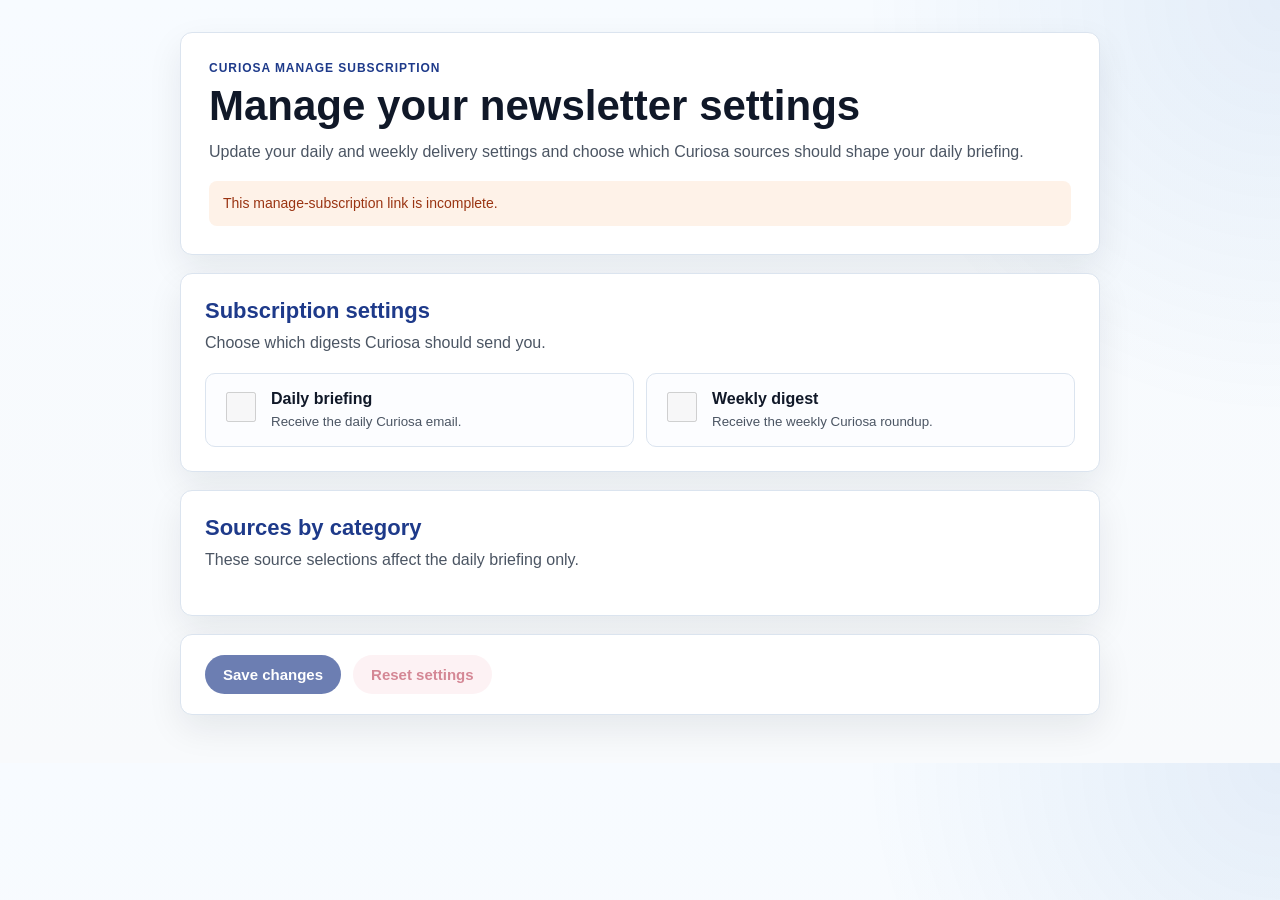
==== curiosa-manage-subscription/index.html @ 6be95387 "Publish subscribe page and foldered Pages paths" ====
<!DOCTYPE html>
<html lang="en">
<head>
    <meta charset="utf-8">
    <meta name="viewport" content="width=device-width, initial-scale=1">
    <title>Curiosa Manage Subscription</title>
    <link rel="stylesheet" href="./styles.css">
</head>
<body>
    <script>
        window.CURIOSA_MANAGE_CONFIG = window.CURIOSA_MANAGE_CONFIG || {
            apiBaseUrl: "https://bwdddngjubszavoftljo.supabase.co/functions/v1/manage-subscription"
        };
    </script>

    <main class="page-shell">
        <section class="hero-card">
            <p class="eyebrow">Curiosa Manage Subscription</p>
            <h1>Manage your newsletter settings</h1>
            <p class="intro">
                Update your daily and weekly delivery settings and choose which Curiosa sources should shape
                your daily briefing.
            </p>
            <div id="top-actions" class="top-actions is-hidden">
                <span id="subscription-status-pill" class="status-pill"></span>
                <div class="top-action-buttons">
                    <button id="unsubscribe-button" class="button button-danger is-hidden" type="button">Unsubscribe</button>
                    <button id="resubscribe-button" class="button button-success-soft is-hidden" type="button">Resubscribe</button>
                </div>
            </div>
            <div id="flow-banner" class="flow-banner is-hidden" role="status" aria-live="polite">
                <div class="flow-banner-copy">
                    <strong id="flow-banner-title"></strong>
                    <p id="flow-banner-text"></p>
                </div>
            </div>
            <p id="legacy-note" class="note note-warm is-hidden">
                Your account is still using legacy YAML-based daily preferences. Saving here will switch you to the new
                DB-managed settings.
            </p>
            <p id="status-message" class="note is-hidden" role="status" aria-live="polite"></p>
        </section>

        <section class="card">
            <div class="card-heading">
                <h2>Subscription settings</h2>
                <p>Choose which digests Curiosa should send you.</p>
            </div>
            <div class="toggle-grid">
                <label class="toggle-card">
                    <input type="checkbox" id="daily-enabled">
                    <span>
                        <strong>Daily briefing</strong>
                        <small>Receive the daily Curiosa email.</small>
                    </span>
                </label>
                <label class="toggle-card">
                    <input type="checkbox" id="weekly-enabled">
                    <span>
                        <strong>Weekly digest</strong>
                        <small>Receive the weekly Curiosa roundup.</small>
                    </span>
                </label>
            </div>
        </section>

        <section class="card">
            <div class="card-heading">
                <h2>Sources by category</h2>
                <p>These source selections affect the daily briefing only.</p>
            </div>
            <div id="sources-root" class="sources-root"></div>
        </section>

        <section class="actions-card">
            <button id="save-button" class="button button-primary" type="button">Save changes</button>
            <button id="reset-button" class="button button-danger" type="button">Reset settings</button>
        </section>
    </main>

    <script src="./app.js" defer></script>
</body>
</html>
---- curiosa-manage-subscription/styles.css ----
:root {
    --bg: #f8fafc;
    --card: #ffffff;
    --text: #101828;
    --muted: #4b5563;
    --line: #dbe4ef;
    --brand-blue: #1e3a8a;
    --brand-blue-soft: #dbeafe;
    --brand-orange: #9a3412;
    --brand-orange-soft: #fef2e8;
    --brand-green: #166534;
    --brand-green-soft: #dcfce7;
    --brand-red: #be485d;
    --brand-red-soft: #fdecef;
    --shadow: 0 14px 35px rgba(15, 23, 42, 0.08);
}

* {
    box-sizing: border-box;
}

body {
    margin: 0;
    font-family: -apple-system, BlinkMacSystemFont, "Segoe UI", Roboto, "Helvetica Neue", sans-serif;
    background:
        radial-gradient(circle at top right, rgba(0, 80, 171, 0.08), transparent 28%),
        linear-gradient(180deg, #f7fbff 0%, var(--bg) 100%);
    color: var(--text);
}

.page-shell {
    width: min(920px, calc(100% - 32px));
    margin: 32px auto 48px;
}

.hero-card,
.card,
.actions-card {
    background: var(--card);
    border: 1px solid var(--line);
    border-radius: 12px;
    box-shadow: var(--shadow);
}

.hero-card {
    padding: 28px;
    margin-bottom: 18px;
}

.card {
    padding: 24px;
    margin-bottom: 18px;
}

.actions-card {
    display: flex;
    gap: 12px;
    justify-content: flex-start;
    align-items: center;
    padding: 20px 24px;
}

.eyebrow {
    margin: 0 0 8px;
    font-size: 12px;
    letter-spacing: 0.08em;
    text-transform: uppercase;
    color: var(--brand-blue);
    font-weight: 700;
}

h1 {
    margin: 0 0 10px;
    font-size: clamp(32px, 4vw, 42px);
    line-height: 1.1;
}

h2 {
    margin: 0 0 6px;
    font-size: 22px;
    color: var(--brand-blue);
}

.intro,
.card-heading p {
    margin: 0;
    color: var(--muted);
    line-height: 1.6;
}

.card-heading {
    margin-bottom: 18px;
}

.note {
    margin: 16px 0 0;
    padding: 12px 14px;
    border-radius: 8px;
    font-size: 14px;
    line-height: 1.5;
    background: var(--brand-blue-soft);
    color: var(--brand-blue);
}

.note.is-hidden {
    display: none;
}

.note-warm {
    background: var(--brand-orange-soft);
    color: var(--brand-orange);
}

.is-hidden {
    display: none !important;
}

.top-actions {
    display: flex;
    align-items: center;
    justify-content: space-between;
    gap: 12px;
    margin: 18px 0 0;
}

.top-action-buttons {
    display: inline-flex;
    align-items: center;
    gap: 10px;
    flex-wrap: wrap;
}

.status-pill {
    display: inline-flex;
    align-items: center;
    padding: 6px 12px;
    border-radius: 999px;
    font-size: 13px;
    font-weight: 700;
}

.status-pill-active {
    color: var(--brand-green);
    background: var(--brand-green-soft);
}

.status-pill-inactive {
    color: var(--brand-red);
    background: var(--brand-red-soft);
}

.flow-banner {
    display: flex;
    align-items: flex-start;
    justify-content: flex-start;
    gap: 16px;
    margin: 18px 0 0;
    padding: 14px 16px;
    border-radius: 10px;
    border: 1px solid var(--line);
}

.flow-banner.is-hidden {
    display: none;
}

.flow-banner-copy strong {
    display: block;
    margin-bottom: 6px;
    font-size: 15px;
}

.flow-banner-copy p {
    margin: 0;
    color: var(--muted);
    line-height: 1.5;
}

.flow-banner-warm {
    background: var(--brand-orange-soft);
    border-color: rgba(154, 52, 18, 0.16);
    color: var(--brand-orange);
}

.flow-banner-warm .flow-banner-copy p {
    color: #7c2d12;
}

.flow-banner-success {
    background: var(--brand-green-soft);
    border-color: rgba(22, 101, 52, 0.16);
    color: var(--brand-green);
}

.flow-banner-success .flow-banner-copy p {
    color: #166534;
}

.toggle-grid {
    display: grid;
    grid-template-columns: repeat(auto-fit, minmax(250px, 1fr));
    gap: 12px;
}

.toggle-card,
.source-card {
    display: flex;
    gap: 12px;
    align-items: flex-start;
    padding: 16px;
    border: 1px solid var(--line);
    border-radius: 10px;
    background: #fcfdff;
}

.toggle-card input,
.source-card input {
    flex: 0 0 auto;
    margin-top: 2px;
    width: 30px;
    height: 30px;
    accent-color: var(--brand-blue);
}

.toggle-card strong,
.source-card strong {
    display: block;
    margin-bottom: 4px;
}

.toggle-card small,
.source-card small {
    color: var(--muted);
}

.sources-root {
    display: grid;
    gap: 18px;
}

.category-card {
    border: 1px solid var(--line);
    border-radius: 12px;
    padding: 18px;
    background: #fcfdff;
}

.category-card h3 {
    margin: 0;
    font-size: 18px;
}

.category-card p {
    margin: 0 0 14px;
    color: var(--muted);
}

.category-header {
    display: flex;
    align-items: center;
    justify-content: space-between;
    gap: 14px;
    margin-bottom: 4px;
}

.category-title {
    color: var(--brand-blue);
}

.category-card-authorities .category-title {
    color: var(--brand-orange);
}

.category-actions {
    display: inline-flex;
    align-items: center;
    gap: 8px;
    flex-wrap: wrap;
}

.category-action {
    appearance: none;
    border: 0;
    padding: 0;
    background: transparent;
    font-size: 13px;
    font-weight: 700;
    cursor: pointer;
}

.category-action-select {
    color: var(--brand-green);
}

.category-action-clear {
    color: var(--brand-red);
}

.category-action:hover {
    text-decoration: underline;
}

.sources-grid {
    display: grid;
    grid-template-columns: repeat(auto-fit, minmax(240px, 1fr));
    gap: 10px;
}

.pill {
    display: inline-flex;
    align-items: center;
    gap: 6px;
    padding: 2px 8px;
    border-radius: 999px;
    font-size: 11px;
    font-weight: 700;
}

.source-title-row {
    display: flex;
    align-items: center;
    justify-content: space-between;
    gap: 10px;
    margin-bottom: 4px;
}

.source-name {
    display: inline-block;
}

.source-badges {
    display: inline-flex;
    align-items: center;
    gap: 6px;
    flex-wrap: wrap;
}

.pill-format {
    color: var(--brand-blue);
    background: var(--brand-blue-soft);
}

.pill-authorities {
    color: var(--brand-orange);
    background: var(--brand-orange-soft);
}

.button {
    appearance: none;
    border: 0;
    border-radius: 999px;
    padding: 11px 18px;
    font-size: 15px;
    font-weight: 700;
    cursor: pointer;
}

.button:disabled {
    cursor: wait;
    opacity: 0.65;
}

.button-primary {
    background: var(--brand-blue);
    color: #ffffff;
}

.button-success {
    background: var(--brand-green);
    color: #ffffff;
}

.button-success-soft {
    background: var(--brand-green-soft);
    color: var(--brand-green);
}

.button-danger {
    background: var(--brand-red-soft);
    color: var(--brand-red);
}

@media (max-width: 640px) {
    .page-shell {
        width: min(100% - 20px, 920px);
        margin-top: 20px;
    }

    .hero-card,
    .card,
    .actions-card {
        padding: 18px;
        border-radius: 12px;
    }

    .actions-card {
        flex-direction: column;
        align-items: stretch;
    }

    .top-actions {
        align-items: stretch;
        flex-direction: column;
    }

    .category-header {
        align-items: flex-start;
        flex-direction: column;
    }

    .source-title-row {
        align-items: flex-start;
        flex-direction: column;
    }

    .flow-banner {
        align-items: stretch;
        flex-direction: column;
    }
}
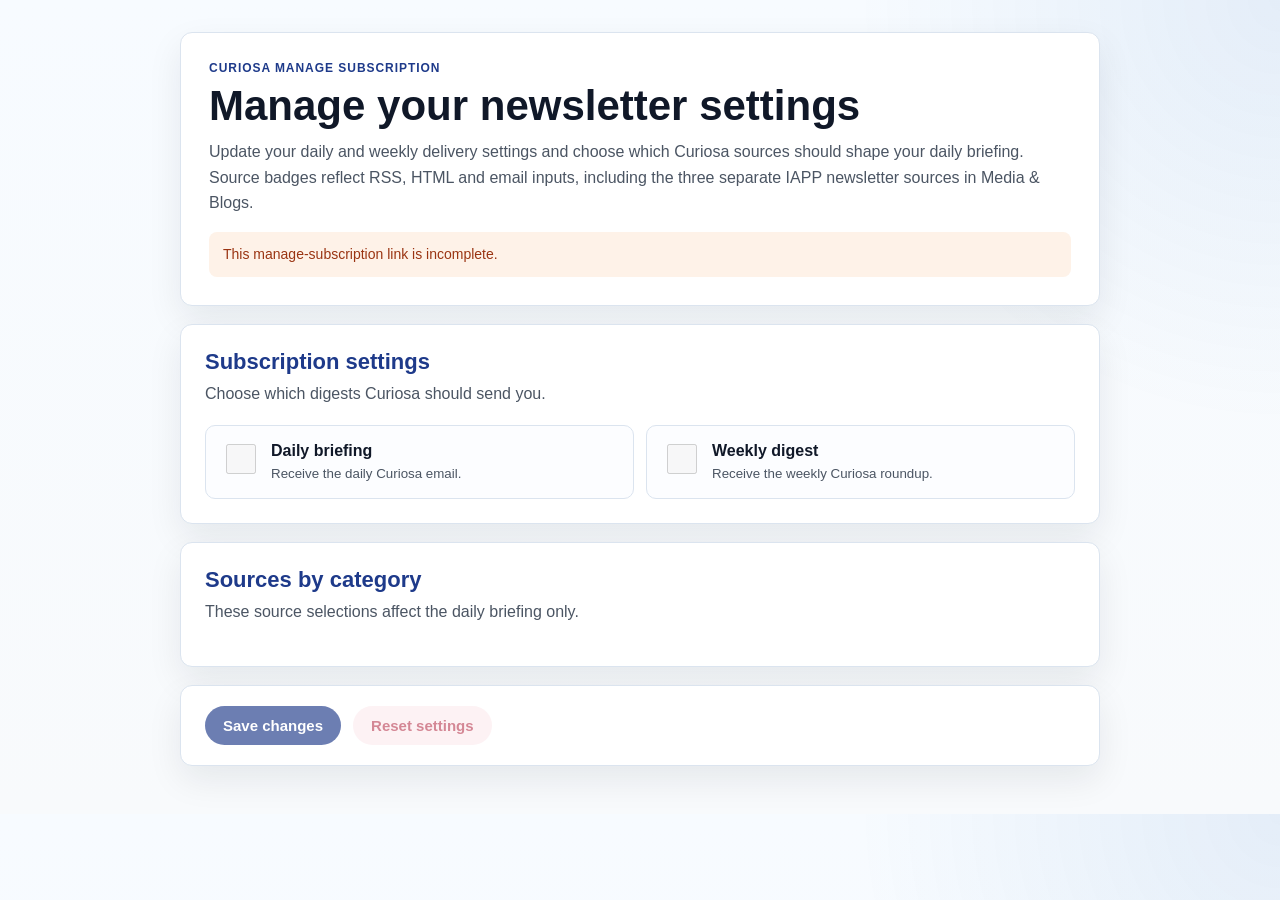
==== commit ff5142be: "upd. new Quelle IAPP 3" ====
--- a/curiosa-manage-subscription/index.html
+++ b/curiosa-manage-subscription/index.html
@@ -19,7 +19,8 @@
             <h1>Manage your newsletter settings</h1>
             <p class="intro">
                 Update your daily and weekly delivery settings and choose which Curiosa sources should shape
-                your daily briefing.
+                your daily briefing. Source badges reflect RSS, HTML and email inputs, including the three
+                separate IAPP newsletter sources in Media &amp; Blogs.
             </p>
             <div id="top-actions" class="top-actions is-hidden">
                 <span id="subscription-status-pill" class="status-pill"></span>
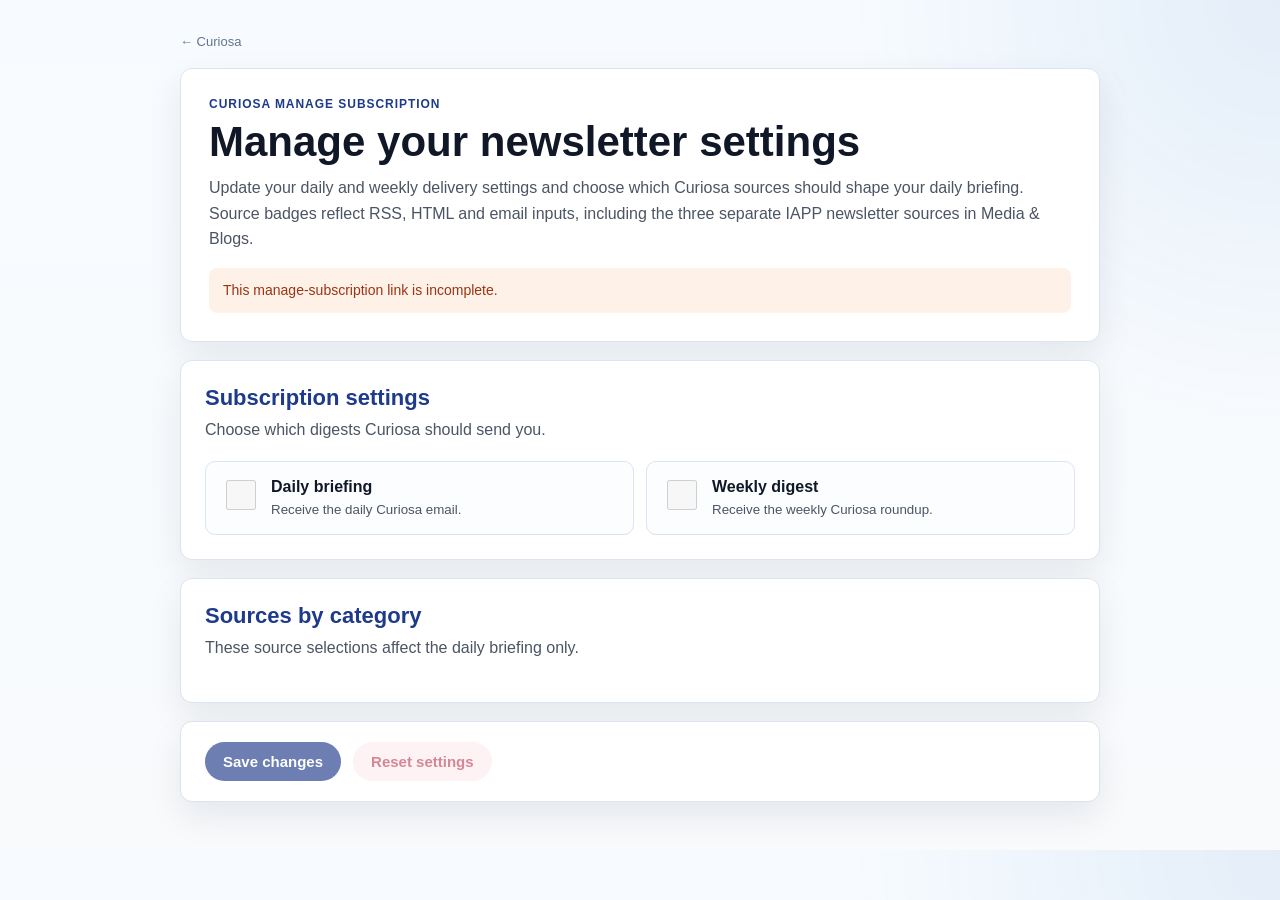
==== commit 6462f550: "Add back-to-home link and request access form to subscribe page" ====
--- a/curiosa-manage-subscription/index.html
+++ b/curiosa-manage-subscription/index.html
@@ -14,6 +14,16 @@
     </script>
 
     <main class="page-shell">
+        <p style="margin: 0 0 18px;">
+            <a
+                href="../../info/"
+                style="font-size: 13px; color: #64748b; text-decoration: none;"
+                referrerpolicy="no-referrer"
+            >
+                ← Curiosa
+            </a>
+        </p>
+
         <section class="hero-card">
             <p class="eyebrow">Curiosa Manage Subscription</p>
             <h1>Manage your newsletter settings</h1>
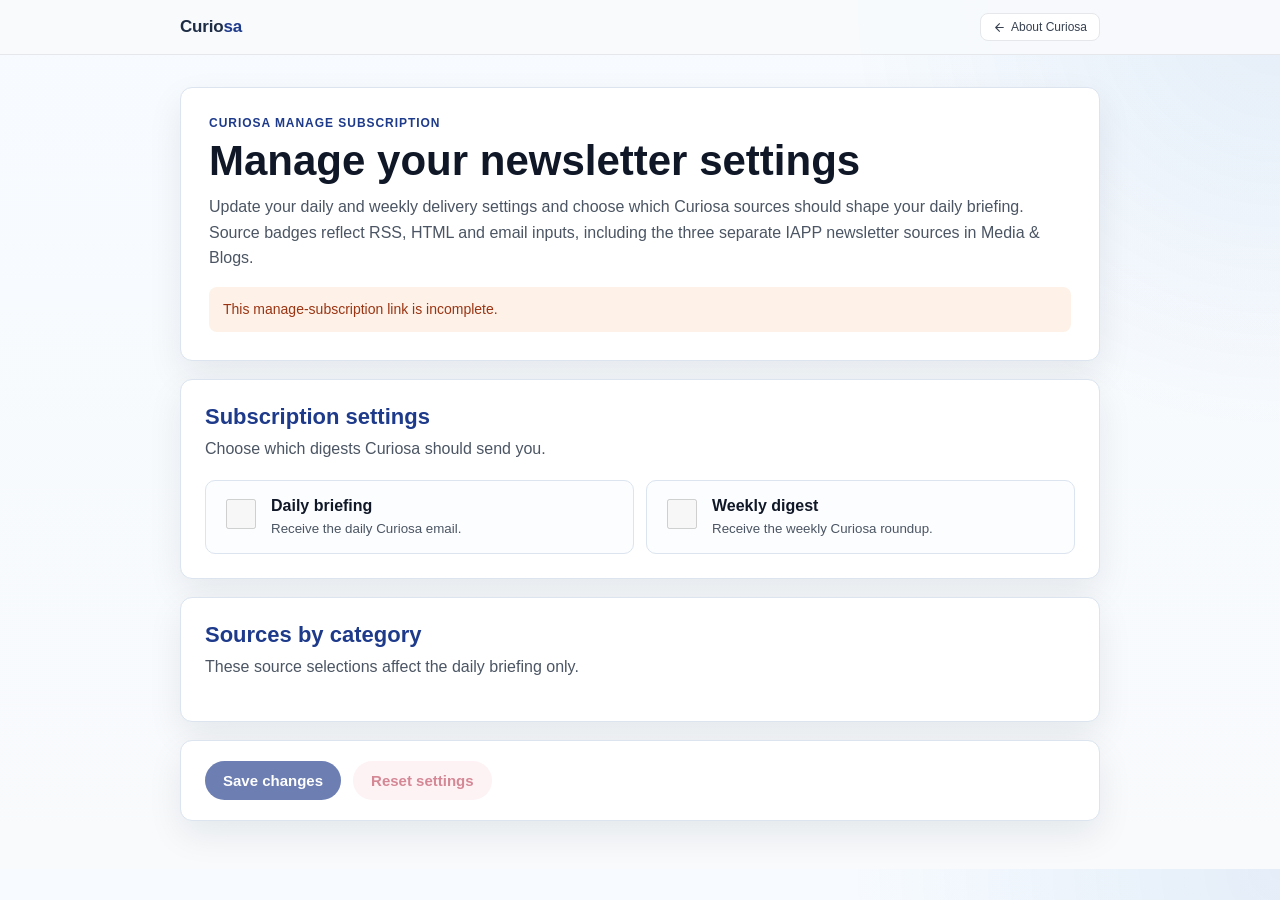
==== commit e4e5b226: "Add shared sticky header with Curiosa logo and back link to all pages" ====
--- a/curiosa-manage-subscription/index.html
+++ b/curiosa-manage-subscription/index.html
@@ -13,16 +13,19 @@
         };
     </script>
 
+    <header style="border-bottom: 1px solid #E5E7EB; margin-bottom: 0; background: rgba(248,250,252,0.95); position: sticky; top: 0; z-index: 20;">
+        <div style="width: min(920px, calc(100% - 32px)); margin: 0 auto; display: flex; align-items: center; justify-content: space-between; min-height: 54px; gap: 16px;">
+            <a href="../../info/" style="font-size: 17px; font-weight: 800; color: #1e2d45; text-decoration: none; letter-spacing: -0.01em; flex-shrink: 0;">
+                Curio<span style="color: #1e3a8a;">sa</span>
+            </a>
+            <a href="../../info/" style="font-size: 12px; color: #374151; text-decoration: none; display: inline-flex; align-items: center; gap: 5px; padding: 6px 12px; border-radius: 8px; border: 1px solid #E5E7EB; background: #ffffff; white-space: nowrap;" referrerpolicy="no-referrer">
+                <svg width="13" height="13" viewBox="0 0 24 24" fill="none" stroke="currentColor" stroke-width="2" stroke-linecap="round" stroke-linejoin="round" aria-hidden="true"><path d="M19 12H5M12 5l-7 7 7 7"/></svg>
+                About Curiosa
+            </a>
+        </div>
+    </header>
+
     <main class="page-shell">
-        <p style="margin: 0 0 18px;">
-            <a
-                href="../../info/"
-                style="font-size: 13px; color: #64748b; text-decoration: none;"
-                referrerpolicy="no-referrer"
-            >
-                ← Curiosa
-            </a>
-        </p>
 
         <section class="hero-card">
             <p class="eyebrow">Curiosa Manage Subscription</p>
